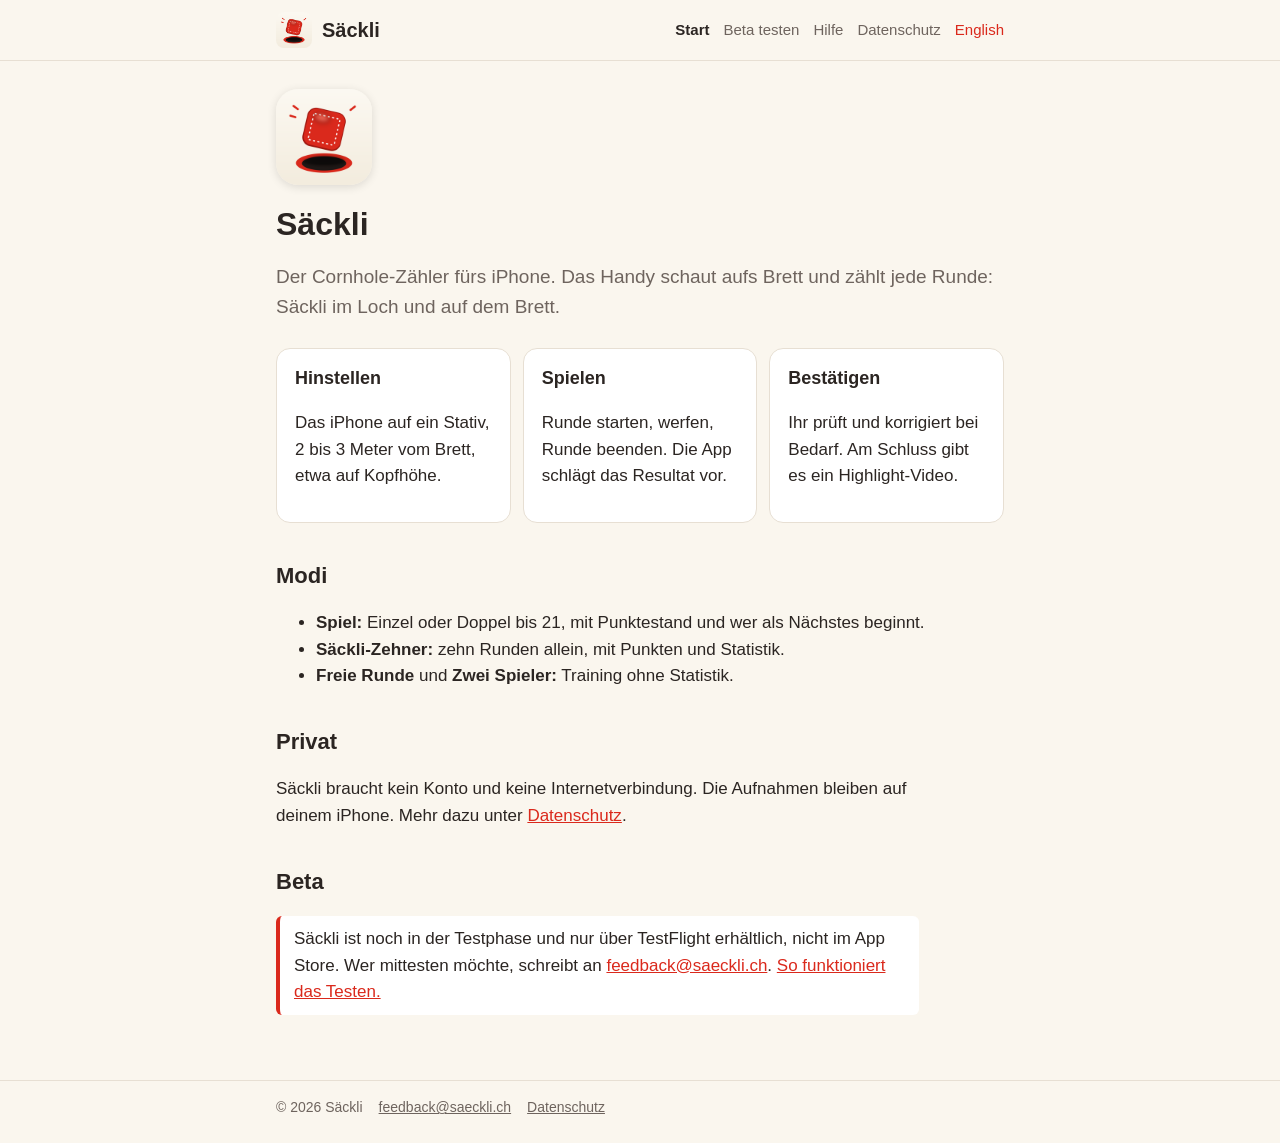
==== index.html @ 9da4237e "First draft: start, privacy, tester guide and help in German and English Claude-Session: https://cla" ====
<!doctype html>
<html lang="de">
<head>
  <meta charset="utf-8">
  <meta name="viewport" content="width=device-width, initial-scale=1">
  <title>Säckli</title>
  <meta name="description" content="Säckli zählt beim Cornhole für euch: das iPhone schaut aufs Brett und zählt jede Runde.">
  <link rel="alternate" hreflang="en" href="en/index.html">
  <link rel="icon" href="icon.png">
  <link rel="apple-touch-icon" href="apple-touch-icon.png">
  <link rel="stylesheet" href="style.css">
</head>
<body>
  <header><div class="inner">
    <a class="brand" href="index.html"><img src="icon.png" alt="">Säckli</a>
    <nav>
      <a href="index.html" aria-current="page">Start</a>
      <a href="testen.html">Beta testen</a>
      <a href="support.html">Hilfe</a>
      <a href="datenschutz.html">Datenschutz</a>
      <a class="lang" href="en/index.html" hreflang="en">English</a>
    </nav>
  </div></header>
  <main>
<div class="hero">
  <img src="icon.png" alt="Säckli-App-Symbol">
  <div>
    <h1>Säckli</h1>
    <p class="lead">Der Cornhole-Zähler fürs iPhone. Das Handy schaut aufs Brett und zählt jede Runde:
    Säckli im Loch und auf dem Brett.</p>
  </div>
</div>

<div class="cards">
  <div class="card"><h3>Hinstellen</h3><p>Das iPhone auf ein Stativ, 2 bis 3 Meter vom Brett, etwa auf Kopfhöhe.</p></div>
  <div class="card"><h3>Spielen</h3><p>Runde starten, werfen, Runde beenden. Die App schlägt das Resultat vor.</p></div>
  <div class="card"><h3>Bestätigen</h3><p>Ihr prüft und korrigiert bei Bedarf. Am Schluss gibt es ein Highlight-Video.</p></div>
</div>

<h2>Modi</h2>
<ul>
  <li><strong>Spiel:</strong> Einzel oder Doppel bis 21, mit Punktestand und wer als Nächstes beginnt.</li>
  <li><strong>Säckli-Zehner:</strong> zehn Runden allein, mit Punkten und Statistik.</li>
  <li><strong>Freie Runde</strong> und <strong>Zwei Spieler:</strong> Training ohne Statistik.</li>
</ul>

<h2>Privat</h2>
<p>Säckli braucht kein Konto und keine Internetverbindung. Die Aufnahmen bleiben auf deinem iPhone.
Mehr dazu unter <a href="datenschutz.html">Datenschutz</a>.</p>

<h2>Beta</h2>
<p class="note">Säckli ist noch in der Testphase und nur über TestFlight erhältlich, nicht im App
Store. Wer mittesten möchte, schreibt an <a href="mailto:feedback@saeckli.ch">feedback@saeckli.ch</a>.
<a href="testen.html">So funktioniert das Testen.</a></p>
  </main>
  <footer><div class="inner"><span>© 2026 Säckli</span><a href="mailto:feedback@saeckli.ch">feedback@saeckli.ch</a><a href="datenschutz.html">Datenschutz</a></div></footer>
</body>
</html>
---- style.css ----
/* Säckli website. Colours from the app (ios/CornholeScore/Assets.xcassets). */
:root {
  --bg: #faf6ee;
  --card: #ffffff;
  --text: #2b2522;
  --muted: #6e645e;
  --accent: #da291c;
  --line: #e7dfd3;
  --wood: #eddbb8;
}
@media (prefers-color-scheme: dark) {
  :root {
    --bg: #1b1816;
    --card: #2c2725;
    --text: #f2ece6;
    --muted: #b3a9a2;
    --accent: #ef4638;
    --line: #3d3532;
    --wood: #5a4a36;
  }
}

* { box-sizing: border-box; }
html { -webkit-text-size-adjust: 100%; }
body {
  margin: 0;
  background: var(--bg);
  color: var(--text);
  font: 17px/1.55 -apple-system, BlinkMacSystemFont, "Segoe UI", Roboto, Helvetica, Arial, sans-serif;
}
a { color: var(--accent); }
main, header .inner, footer .inner { max-width: 760px; margin: 0 auto; padding: 0 16px; }

header { border-bottom: 1px solid var(--line); }
header .inner { display: flex; align-items: center; gap: 12px; flex-wrap: wrap; padding-top: 12px; padding-bottom: 12px; }
header .brand { display: flex; align-items: center; gap: 10px; text-decoration: none; color: var(--text); font-weight: 800; font-size: 20px; }
header .brand img { width: 36px; height: 36px; border-radius: 8px; }
header nav { display: flex; gap: 14px; flex-wrap: wrap; margin-left: auto; font-size: 15px; }
header nav a { color: var(--muted); text-decoration: none; }
header nav a[aria-current="page"] { color: var(--text); font-weight: 600; }
header nav a.lang { color: var(--accent); }

main { padding-top: 28px; padding-bottom: 48px; }
h1 { font-size: 32px; line-height: 1.2; margin: 0 0 12px; }
h2 { font-size: 22px; margin: 36px 0 8px; }
h3 { font-size: 18px; margin: 24px 0 6px; }
p, li { max-width: 68ch; }
.lead { font-size: 19px; color: var(--muted); }
.updated { color: var(--muted); font-size: 15px; }

.hero { display: flex; gap: 20px; align-items: center; flex-wrap: wrap; margin-bottom: 8px; }
.hero img { width: 96px; height: 96px; border-radius: 22px; box-shadow: 0 2px 10px rgba(0, 0, 0, 0.12); }

.card { background: var(--card); border: 1px solid var(--line); border-radius: 14px; padding: 16px 18px; margin: 16px 0; }
.card h3 { margin-top: 0; }
.cards { display: grid; grid-template-columns: repeat(auto-fit, minmax(min(200px, 100%), 1fr)); gap: 12px; }
.cards .card { margin: 0; }
.note { border-left: 4px solid var(--accent); background: var(--card); padding: 10px 14px; border-radius: 6px; }

ol.steps { padding-left: 22px; }
ol.steps li { margin: 6px 0; }

footer { border-top: 1px solid var(--line); color: var(--muted); font-size: 14px; }
footer .inner { padding-top: 16px; padding-bottom: 24px; display: flex; gap: 16px; flex-wrap: wrap; }
footer a { color: var(--muted); }

@media (max-width: 560px) {
  header nav { margin-left: 0; width: 100%; gap: 12px; }
  h1 { font-size: 28px; }
}
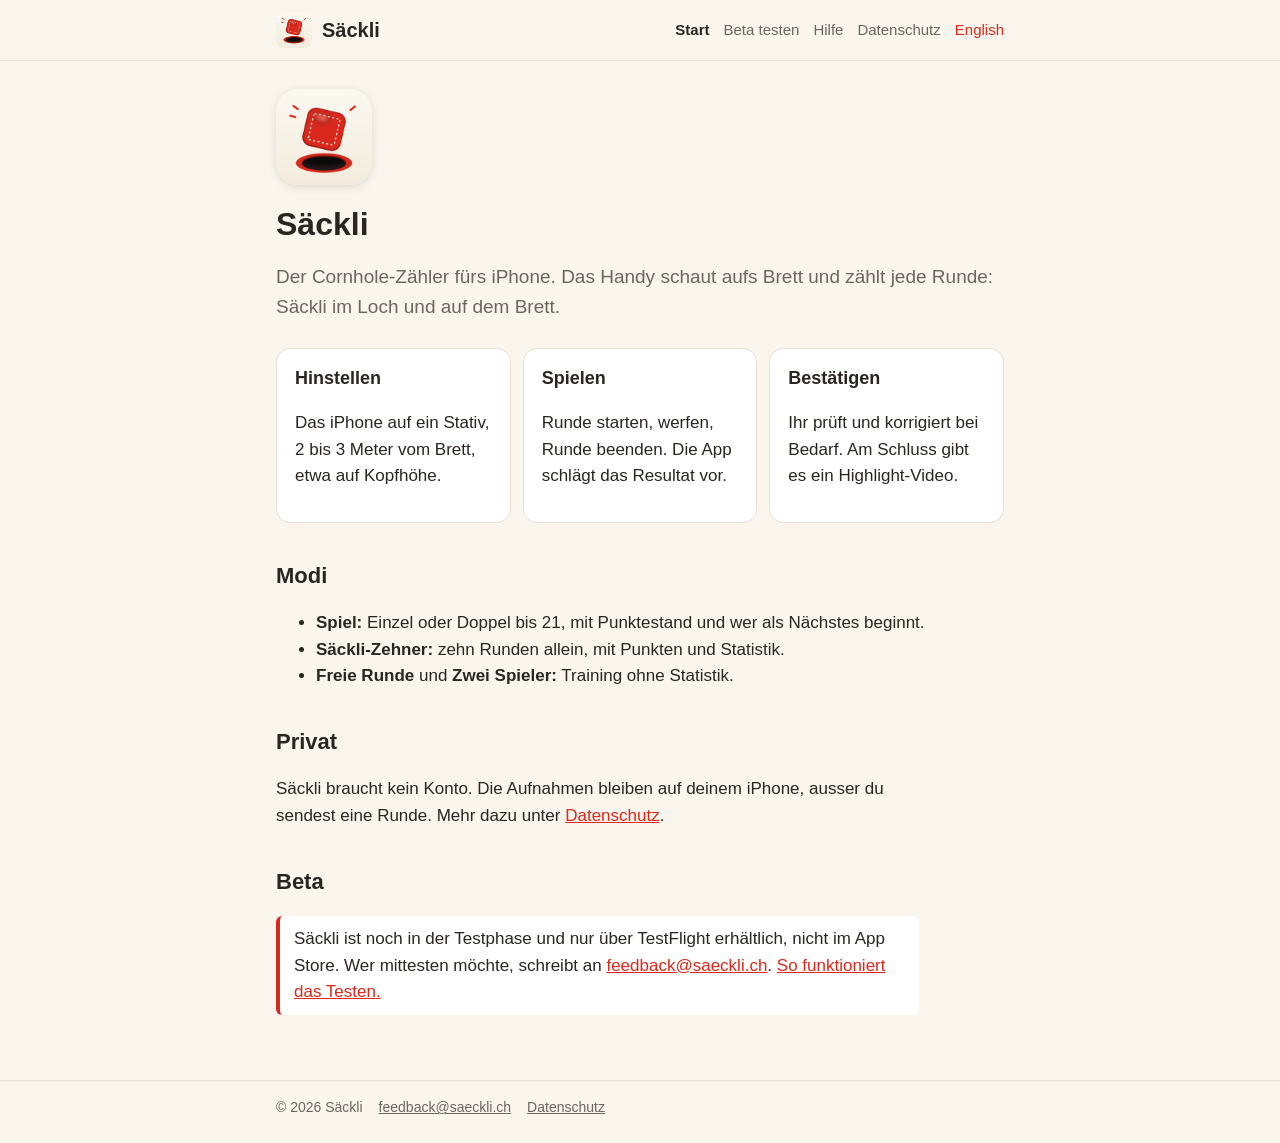
==== commit 6f050189: "Privacy and tester guide: rounds are uploaded to Cloudflare R2 (EU) Claude-Session: https://claude.a" ====
--- a/index.html
+++ b/index.html
@@ -45,7 +45,7 @@
 </ul>
 
 <h2>Privat</h2>
-<p>Säckli braucht kein Konto und keine Internetverbindung. Die Aufnahmen bleiben auf deinem iPhone.
+<p>Säckli braucht kein Konto. Die Aufnahmen bleiben auf deinem iPhone, ausser du sendest eine Runde.
 Mehr dazu unter <a href="datenschutz.html">Datenschutz</a>.</p>
 
 <h2>Beta</h2>
